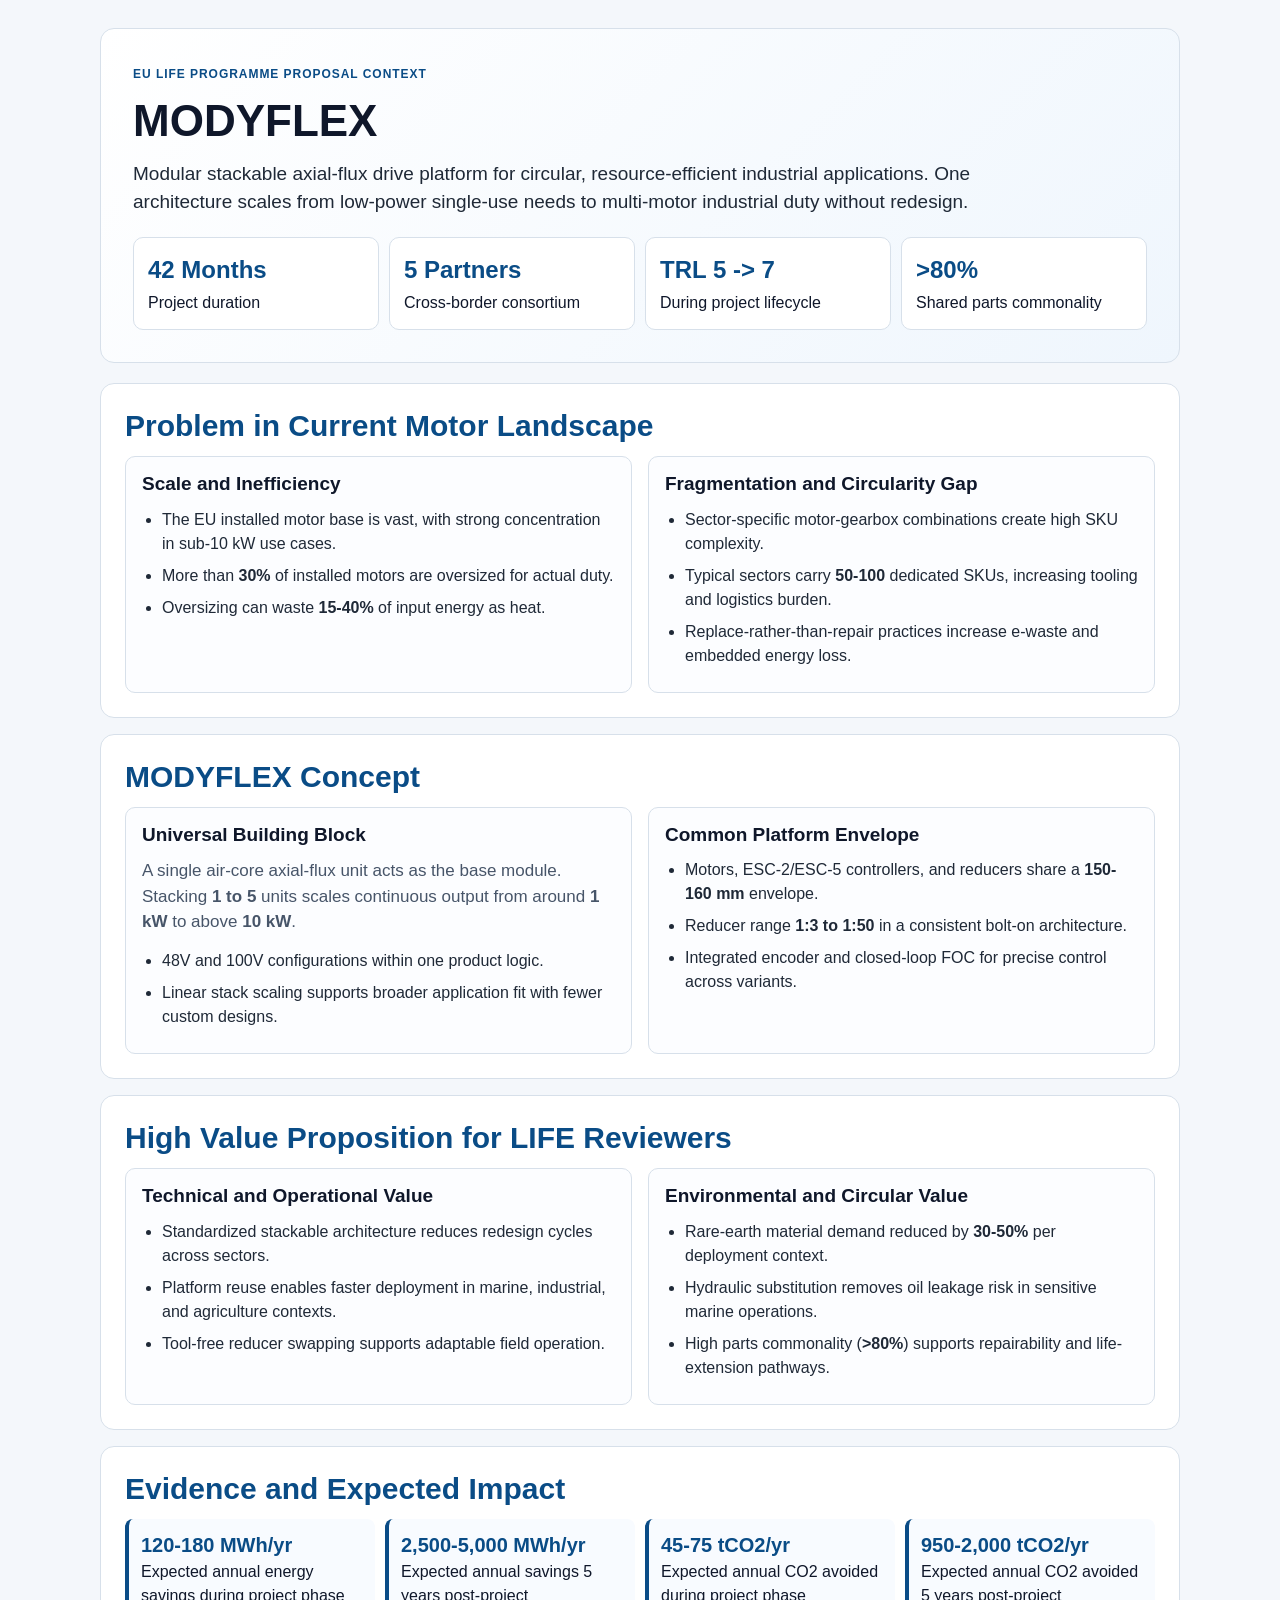
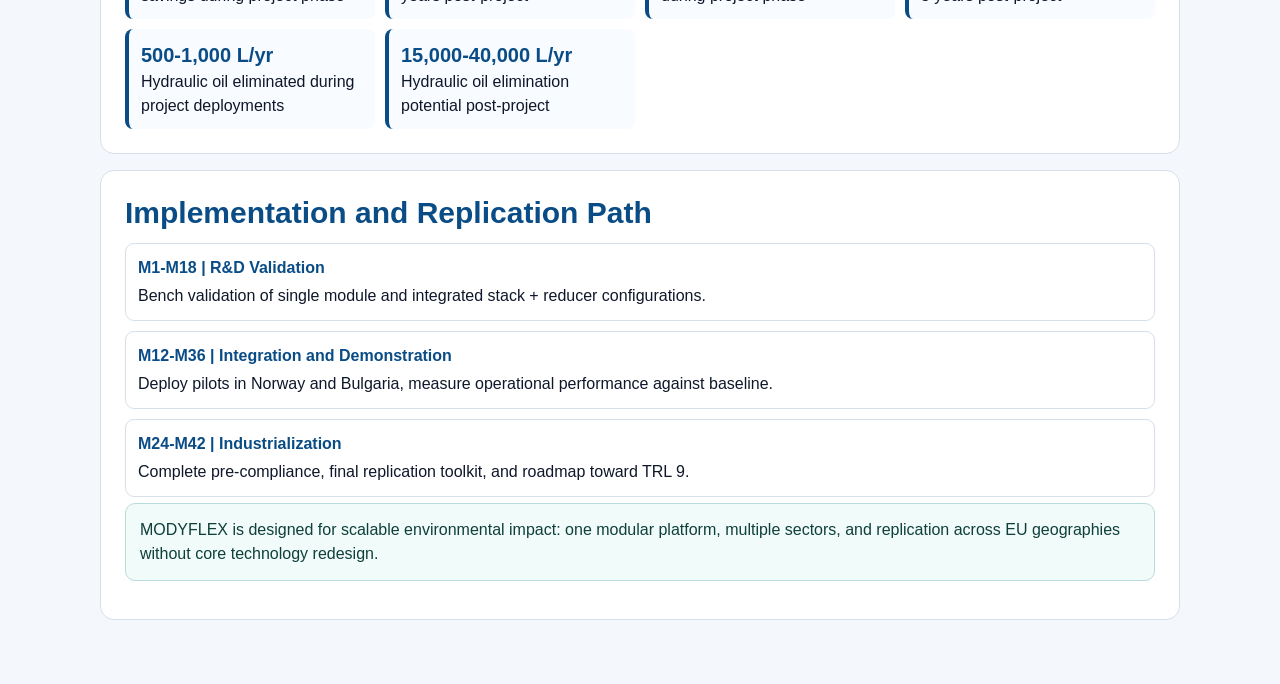
==== root/index.html @ 5b9ce209 "2" ====
<!DOCTYPE html>
<html lang="en">
<head>
  <meta charset="UTF-8">
  <meta name="viewport" content="width=device-width, initial-scale=1.0">
  <title>MODYFLEX | Modular Stackable Axial-Flux Drive Platform</title>
  <style>
    :root {
      --bg: #f4f7fb;
      --surface: #ffffff;
      --ink: #0f172a;
      --muted: #475569;
      --line: #d7e0ea;
      --brand: #0a4c86;
      --brand-soft: #e6f0fa;
      --accent: #0f766e;
    }

    * {
      box-sizing: border-box;
    }

    html,
    body {
      margin: 0;
      font-family: "Segoe UI", Arial, sans-serif;
      background: var(--bg);
      color: var(--ink);
      line-height: 1.5;
    }

    .page {
      max-width: 1120px;
      margin: 0 auto;
      padding: 28px 20px 48px;
    }

    .hero {
      background: linear-gradient(135deg, #ffffff 0%, #eff6fd 100%);
      border: 1px solid var(--line);
      border-radius: 14px;
      padding: 32px;
      margin-bottom: 20px;
    }

    .eyebrow {
      display: inline-block;
      font-size: 12px;
      letter-spacing: 0.08em;
      text-transform: uppercase;
      color: var(--brand);
      font-weight: 700;
      margin-bottom: 12px;
    }

    h1,
    h2,
    h3 {
      margin: 0 0 12px;
      line-height: 1.2;
    }

    h1 {
      font-size: clamp(28px, 4vw, 44px);
    }

    h2 {
      font-size: clamp(22px, 3vw, 30px);
      color: var(--brand);
    }

    h3 {
      font-size: 19px;
    }

    p {
      margin: 0 0 14px;
      color: var(--muted);
      font-size: 17px;
    }

    .lead {
      font-size: 19px;
      max-width: 900px;
      color: #1f2937;
    }

    .kpis {
      display: grid;
      grid-template-columns: repeat(auto-fit, minmax(170px, 1fr));
      gap: 10px;
      margin-top: 20px;
    }

    .kpi {
      background: var(--surface);
      border: 1px solid var(--line);
      border-radius: 10px;
      padding: 14px;
    }

    .kpi strong {
      display: block;
      font-size: 24px;
      color: var(--brand);
      margin-bottom: 3px;
    }

    .section {
      background: var(--surface);
      border: 1px solid var(--line);
      border-radius: 14px;
      padding: 24px;
      margin-bottom: 16px;
    }

    .grid-2 {
      display: grid;
      grid-template-columns: repeat(2, minmax(0, 1fr));
      gap: 16px;
    }

    .panel {
      border: 1px solid var(--line);
      border-radius: 10px;
      padding: 16px;
      background: #fcfdff;
    }

    ul {
      margin: 0;
      padding-left: 20px;
      color: #1f2937;
    }

    li {
      margin-bottom: 8px;
      font-size: 16px;
    }

    .stats {
      display: grid;
      grid-template-columns: repeat(auto-fit, minmax(200px, 1fr));
      gap: 10px;
      margin-top: 10px;
    }

    .stat {
      border-left: 4px solid var(--brand);
      background: #f8fbff;
      border-radius: 8px;
      padding: 11px 12px;
    }

    .stat strong {
      display: block;
      font-size: 20px;
      color: var(--brand);
    }

    .timeline {
      display: grid;
      gap: 10px;
    }

    .step {
      border: 1px solid var(--line);
      border-radius: 9px;
      padding: 12px;
      background: #ffffff;
    }

    .step-title {
      font-weight: 700;
      color: var(--brand);
      margin-bottom: 4px;
    }

    .footer-note {
      margin-top: 6px;
      padding: 14px;
      border-radius: 10px;
      border: 1px solid #b7ddda;
      background: #f0fbfa;
      color: #0f3f3a;
      font-size: 16px;
    }

    @media (max-width: 860px) {
      .grid-2 {
        grid-template-columns: 1fr;
      }

      .hero,
      .section {
        padding: 20px;
      }
    }
  </style>
</head>
<body>
  <main class="page">
    <section class="hero">
      <span class="eyebrow">EU LIFE Programme Proposal Context</span>
      <h1>MODYFLEX</h1>
      <p class="lead">
        Modular stackable axial-flux drive platform for circular, resource-efficient industrial applications.
        One architecture scales from low-power single-use needs to multi-motor industrial duty without redesign.
      </p>
      <div class="kpis" aria-label="Key project indicators">
        <article class="kpi">
          <strong>42 Months</strong>
          Project duration
        </article>
        <article class="kpi">
          <strong>5 Partners</strong>
          Cross-border consortium
        </article>
        <article class="kpi">
          <strong>TRL 5 -> 7</strong>
          During project lifecycle
        </article>
        <article class="kpi">
          <strong>>80%</strong>
          Shared parts commonality
        </article>
      </div>
    </section>

    <section class="section">
      <h2>Problem in Current Motor Landscape</h2>
      <div class="grid-2">
        <div class="panel">
          <h3>Scale and Inefficiency</h3>
          <ul>
            <li>The EU installed motor base is vast, with strong concentration in sub-10 kW use cases.</li>
            <li>More than <strong>30%</strong> of installed motors are oversized for actual duty.</li>
            <li>Oversizing can waste <strong>15-40%</strong> of input energy as heat.</li>
          </ul>
        </div>
        <div class="panel">
          <h3>Fragmentation and Circularity Gap</h3>
          <ul>
            <li>Sector-specific motor-gearbox combinations create high SKU complexity.</li>
            <li>Typical sectors carry <strong>50-100</strong> dedicated SKUs, increasing tooling and logistics burden.</li>
            <li>Replace-rather-than-repair practices increase e-waste and embedded energy loss.</li>
          </ul>
        </div>
      </div>
    </section>

    <section class="section">
      <h2>MODYFLEX Concept</h2>
      <div class="grid-2">
        <div class="panel">
          <h3>Universal Building Block</h3>
          <p>
            A single air-core axial-flux unit acts as the base module. Stacking <strong>1 to 5</strong> units
            scales continuous output from around <strong>1 kW</strong> to above <strong>10 kW</strong>.
          </p>
          <ul>
            <li>48V and 100V configurations within one product logic.</li>
            <li>Linear stack scaling supports broader application fit with fewer custom designs.</li>
          </ul>
        </div>
        <div class="panel">
          <h3>Common Platform Envelope</h3>
          <ul>
            <li>Motors, ESC-2/ESC-5 controllers, and reducers share a <strong>150-160 mm</strong> envelope.</li>
            <li>Reducer range <strong>1:3 to 1:50</strong> in a consistent bolt-on architecture.</li>
            <li>Integrated encoder and closed-loop FOC for precise control across variants.</li>
          </ul>
        </div>
      </div>
    </section>

    <section class="section">
      <h2>High Value Proposition for LIFE Reviewers</h2>
      <div class="grid-2">
        <div class="panel">
          <h3>Technical and Operational Value</h3>
          <ul>
            <li>Standardized stackable architecture reduces redesign cycles across sectors.</li>
            <li>Platform reuse enables faster deployment in marine, industrial, and agriculture contexts.</li>
            <li>Tool-free reducer swapping supports adaptable field operation.</li>
          </ul>
        </div>
        <div class="panel">
          <h3>Environmental and Circular Value</h3>
          <ul>
            <li>Rare-earth material demand reduced by <strong>30-50%</strong> per deployment context.</li>
            <li>Hydraulic substitution removes oil leakage risk in sensitive marine operations.</li>
            <li>High parts commonality (<strong>>80%</strong>) supports repairability and life-extension pathways.</li>
          </ul>
        </div>
      </div>
    </section>

    <section class="section">
      <h2>Evidence and Expected Impact</h2>
      <div class="stats">
        <article class="stat">
          <strong>120-180 MWh/yr</strong>
          Expected annual energy savings during project phase
        </article>
        <article class="stat">
          <strong>2,500-5,000 MWh/yr</strong>
          Expected annual savings 5 years post-project
        </article>
        <article class="stat">
          <strong>45-75 tCO2/yr</strong>
          Expected annual CO2 avoided during project phase
        </article>
        <article class="stat">
          <strong>950-2,000 tCO2/yr</strong>
          Expected annual CO2 avoided 5 years post-project
        </article>
        <article class="stat">
          <strong>500-1,000 L/yr</strong>
          Hydraulic oil eliminated during project deployments
        </article>
        <article class="stat">
          <strong>15,000-40,000 L/yr</strong>
          Hydraulic oil elimination potential post-project
        </article>
      </div>
    </section>

    <section class="section">
      <h2>Implementation and Replication Path</h2>
      <div class="timeline">
        <article class="step">
          <div class="step-title">M1-M18 | R&amp;D Validation</div>
          Bench validation of single module and integrated stack + reducer configurations.
        </article>
        <article class="step">
          <div class="step-title">M12-M36 | Integration and Demonstration</div>
          Deploy pilots in Norway and Bulgaria, measure operational performance against baseline.
        </article>
        <article class="step">
          <div class="step-title">M24-M42 | Industrialization</div>
          Complete pre-compliance, final replication toolkit, and roadmap toward TRL 9.
        </article>
      </div>
      <p class="footer-note">
        MODYFLEX is designed for scalable environmental impact: one modular platform, multiple sectors,
        and replication across EU geographies without core technology redesign.
      </p>
    </section>
  </main>
</body>
</html>
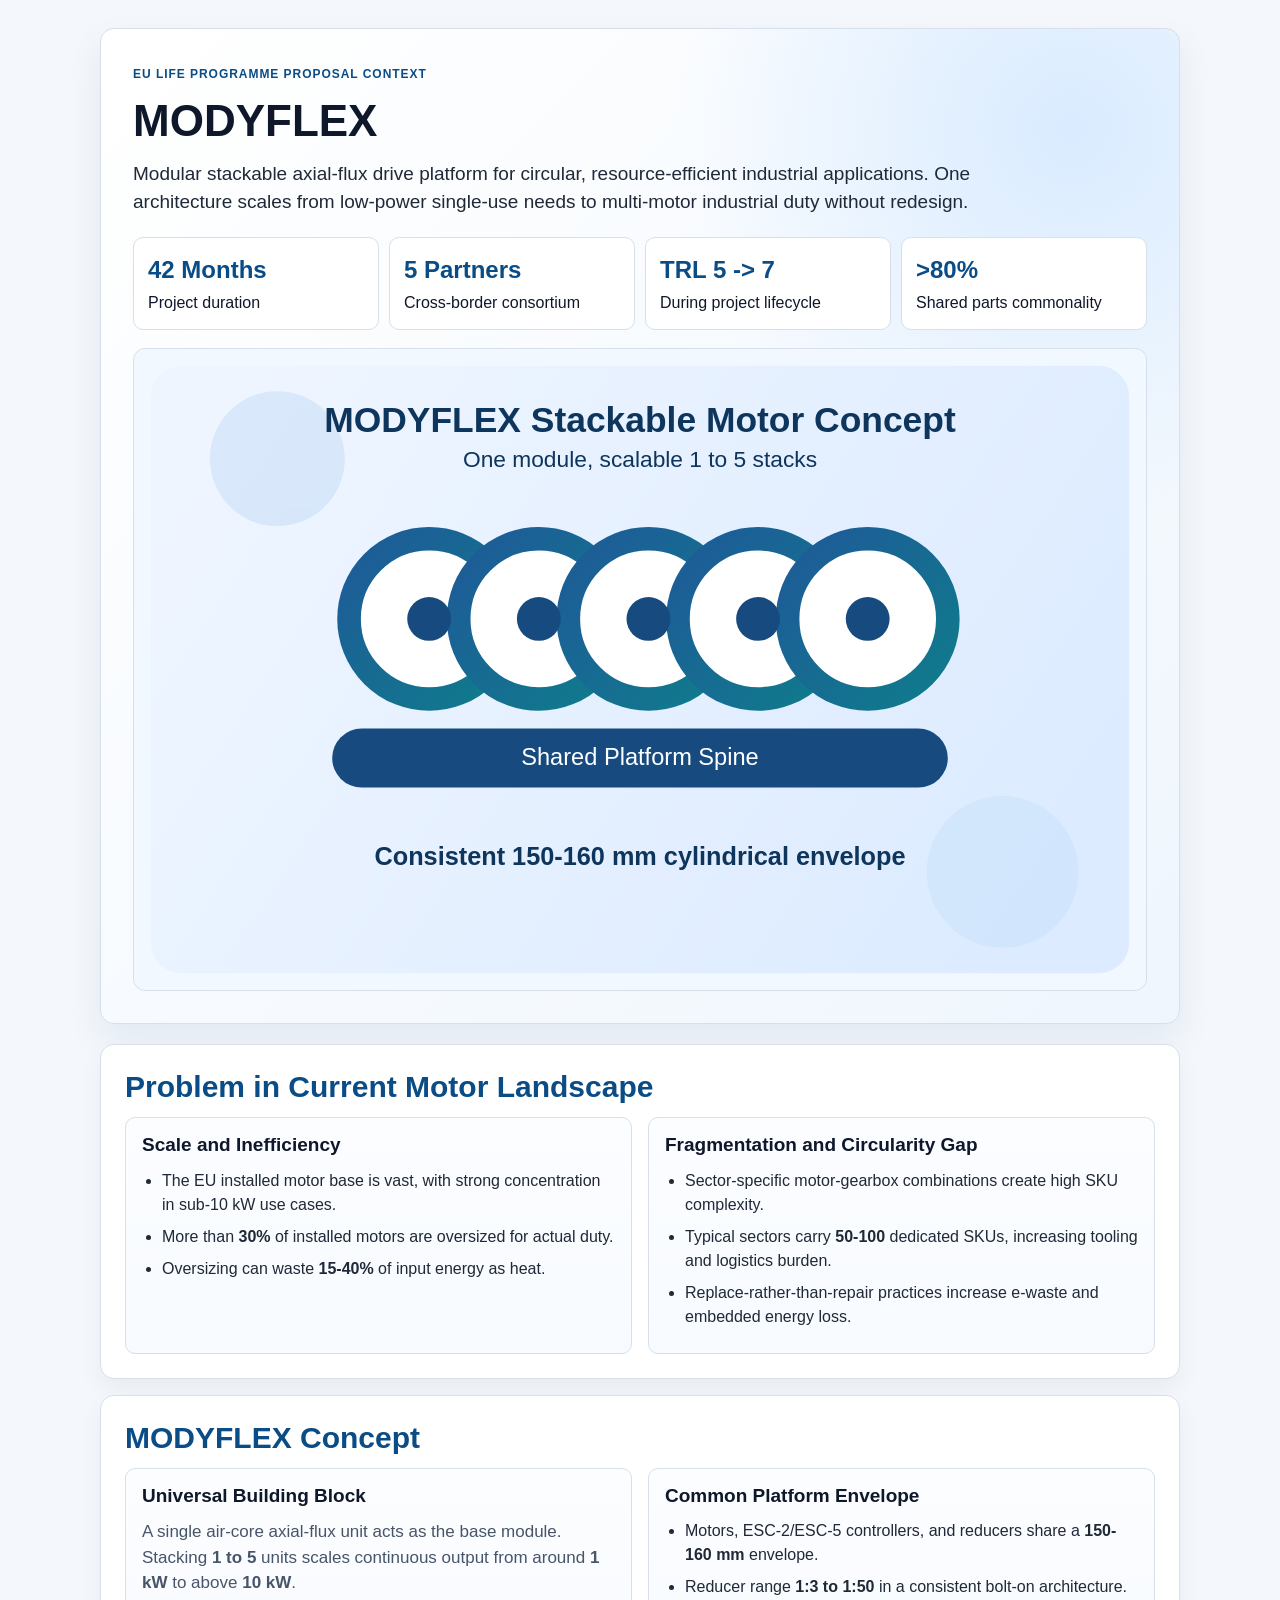
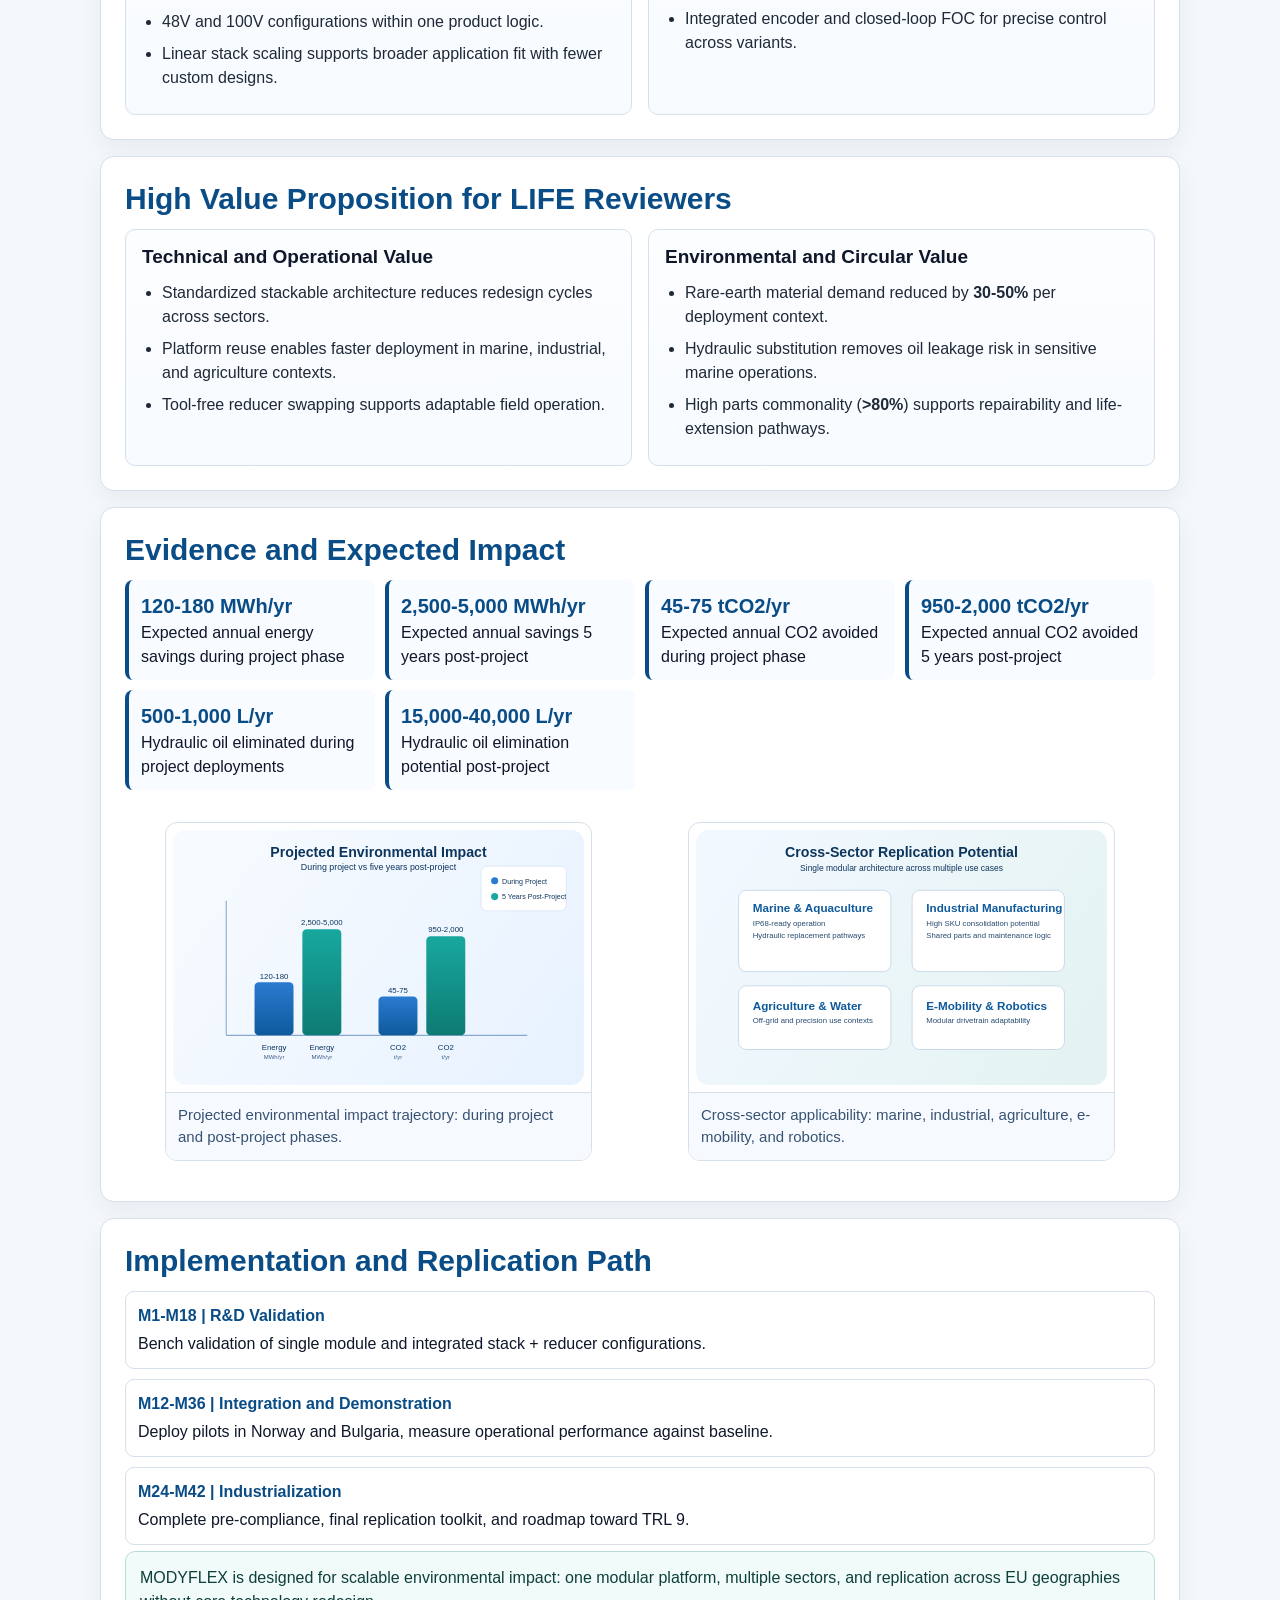
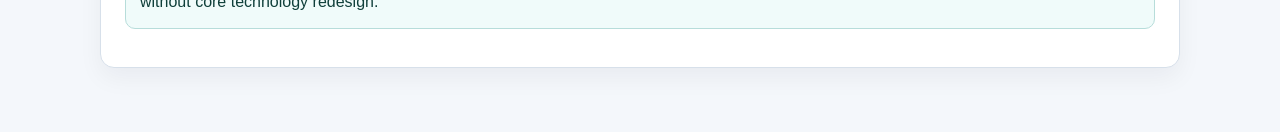
==== commit 9f44a790: "2" ====
--- a/root/index.html
+++ b/root/index.html
@@ -4,199 +4,7 @@
   <meta charset="UTF-8">
   <meta name="viewport" content="width=device-width, initial-scale=1.0">
   <title>MODYFLEX | Modular Stackable Axial-Flux Drive Platform</title>
-  <style>
-    :root {
-      --bg: #f4f7fb;
-      --surface: #ffffff;
-      --ink: #0f172a;
-      --muted: #475569;
-      --line: #d7e0ea;
-      --brand: #0a4c86;
-      --brand-soft: #e6f0fa;
-      --accent: #0f766e;
-    }
-
-    * {
-      box-sizing: border-box;
-    }
-
-    html,
-    body {
-      margin: 0;
-      font-family: "Segoe UI", Arial, sans-serif;
-      background: var(--bg);
-      color: var(--ink);
-      line-height: 1.5;
-    }
-
-    .page {
-      max-width: 1120px;
-      margin: 0 auto;
-      padding: 28px 20px 48px;
-    }
-
-    .hero {
-      background: linear-gradient(135deg, #ffffff 0%, #eff6fd 100%);
-      border: 1px solid var(--line);
-      border-radius: 14px;
-      padding: 32px;
-      margin-bottom: 20px;
-    }
-
-    .eyebrow {
-      display: inline-block;
-      font-size: 12px;
-      letter-spacing: 0.08em;
-      text-transform: uppercase;
-      color: var(--brand);
-      font-weight: 700;
-      margin-bottom: 12px;
-    }
-
-    h1,
-    h2,
-    h3 {
-      margin: 0 0 12px;
-      line-height: 1.2;
-    }
-
-    h1 {
-      font-size: clamp(28px, 4vw, 44px);
-    }
-
-    h2 {
-      font-size: clamp(22px, 3vw, 30px);
-      color: var(--brand);
-    }
-
-    h3 {
-      font-size: 19px;
-    }
-
-    p {
-      margin: 0 0 14px;
-      color: var(--muted);
-      font-size: 17px;
-    }
-
-    .lead {
-      font-size: 19px;
-      max-width: 900px;
-      color: #1f2937;
-    }
-
-    .kpis {
-      display: grid;
-      grid-template-columns: repeat(auto-fit, minmax(170px, 1fr));
-      gap: 10px;
-      margin-top: 20px;
-    }
-
-    .kpi {
-      background: var(--surface);
-      border: 1px solid var(--line);
-      border-radius: 10px;
-      padding: 14px;
-    }
-
-    .kpi strong {
-      display: block;
-      font-size: 24px;
-      color: var(--brand);
-      margin-bottom: 3px;
-    }
-
-    .section {
-      background: var(--surface);
-      border: 1px solid var(--line);
-      border-radius: 14px;
-      padding: 24px;
-      margin-bottom: 16px;
-    }
-
-    .grid-2 {
-      display: grid;
-      grid-template-columns: repeat(2, minmax(0, 1fr));
-      gap: 16px;
-    }
-
-    .panel {
-      border: 1px solid var(--line);
-      border-radius: 10px;
-      padding: 16px;
-      background: #fcfdff;
-    }
-
-    ul {
-      margin: 0;
-      padding-left: 20px;
-      color: #1f2937;
-    }
-
-    li {
-      margin-bottom: 8px;
-      font-size: 16px;
-    }
-
-    .stats {
-      display: grid;
-      grid-template-columns: repeat(auto-fit, minmax(200px, 1fr));
-      gap: 10px;
-      margin-top: 10px;
-    }
-
-    .stat {
-      border-left: 4px solid var(--brand);
-      background: #f8fbff;
-      border-radius: 8px;
-      padding: 11px 12px;
-    }
-
-    .stat strong {
-      display: block;
-      font-size: 20px;
-      color: var(--brand);
-    }
-
-    .timeline {
-      display: grid;
-      gap: 10px;
-    }
-
-    .step {
-      border: 1px solid var(--line);
-      border-radius: 9px;
-      padding: 12px;
-      background: #ffffff;
-    }
-
-    .step-title {
-      font-weight: 700;
-      color: var(--brand);
-      margin-bottom: 4px;
-    }
-
-    .footer-note {
-      margin-top: 6px;
-      padding: 14px;
-      border-radius: 10px;
-      border: 1px solid #b7ddda;
-      background: #f0fbfa;
-      color: #0f3f3a;
-      font-size: 16px;
-    }
-
-    @media (max-width: 860px) {
-      .grid-2 {
-        grid-template-columns: 1fr;
-      }
-
-      .hero,
-      .section {
-        padding: 20px;
-      }
-    }
-  </style>
+  <link rel="stylesheet" href="css/styles.css">
 </head>
 <body>
   <main class="page">
@@ -224,6 +32,9 @@
           <strong>>80%</strong>
           Shared parts commonality
         </article>
+      </div>
+      <div class="hero-visual">
+        <img src="images/motor-stack.svg" alt="MODYFLEX stackable motor concept illustration">
       </div>
     </section>
 
@@ -324,6 +135,16 @@
           Hydraulic oil elimination potential post-project
         </article>
       </div>
+      <div class="image-grid" aria-label="Supporting visuals">
+        <figure class="image-block">
+          <img src="images/impact-chart.svg" alt="Projected energy and CO2 impact comparison chart">
+          <figcaption class="image-caption">Projected environmental impact trajectory: during project and post-project phases.</figcaption>
+        </figure>
+        <figure class="image-block">
+          <img src="images/application-grid.svg" alt="Cross-sector replication opportunities for MODYFLEX">
+          <figcaption class="image-caption">Cross-sector applicability: marine, industrial, agriculture, e-mobility, and robotics.</figcaption>
+        </figure>
+      </div>
     </section>
 
     <section class="section">
@@ -348,5 +169,6 @@
       </p>
     </section>
   </main>
+  <script src="js/main.js"></script>
 </body>
 </html>
--- a/root/css/styles.css
+++ b/root/css/styles.css
@@ -0,0 +1,452 @@
+:root {
+  --bg: #f4f7fb;
+  --surface: #ffffff;
+  --ink: #0f172a;
+  --muted: #475569;
+  --line: #d7e0ea;
+  --brand: #0a4c86;
+  --brand-soft: #e6f0fa;
+  --accent: #0f766e;
+}
+
+* {
+  box-sizing: border-box;
+}
+
+html,
+body {
+  margin: 0;
+  font-family: "Segoe UI", Arial, sans-serif;
+  background: var(--bg);
+  color: var(--ink);
+  line-height: 1.5;
+}
+
+.page {
+  max-width: 1120px;
+  margin: 0 auto;
+  padding: 28px 20px 48px;
+}
+
+.hero {
+  background:
+    radial-gradient(circle at 90% 10%, #d9ebff 0%, transparent 30%),
+    linear-gradient(135deg, #ffffff 0%, #eff6fd 100%);
+  border: 1px solid var(--line);
+  border-radius: 14px;
+  padding: 32px;
+  margin-bottom: 20px;
+  box-shadow: 0 16px 35px rgba(10, 76, 134, 0.08);
+}
+
+.eyebrow {
+  display: inline-block;
+  font-size: 12px;
+  letter-spacing: 0.08em;
+  text-transform: uppercase;
+  color: var(--brand);
+  font-weight: 700;
+  margin-bottom: 12px;
+}
+
+h1,
+h2,
+h3 {
+  margin: 0 0 12px;
+  line-height: 1.2;
+}
+
+h1 {
+  font-size: clamp(28px, 4vw, 44px);
+}
+
+h2 {
+  font-size: clamp(22px, 3vw, 30px);
+  color: var(--brand);
+}
+
+h3 {
+  font-size: 19px;
+}
+
+p {
+  margin: 0 0 14px;
+  color: var(--muted);
+  font-size: 17px;
+}
+
+.lead {
+  font-size: 19px;
+  max-width: 900px;
+  color: #1f2937;
+}
+
+.kpis {
+  display: grid;
+  grid-template-columns: repeat(auto-fit, minmax(170px, 1fr));
+  gap: 10px;
+  margin-top: 20px;
+}
+
+.kpi {
+  background: var(--surface);
+  border: 1px solid var(--line);
+  border-radius: 10px;
+  padding: 14px;
+}
+
+.kpi strong {
+  display: block;
+  font-size: 24px;
+  color: var(--brand);
+  margin-bottom: 3px;
+}
+
+.section {
+  background: var(--surface);
+  border: 1px solid var(--line);
+  border-radius: 14px;
+  padding: 24px;
+  margin-bottom: 16px;
+  box-shadow: 0 10px 24px rgba(15, 23, 42, 0.05);
+}
+
+.grid-2 {
+  display: grid;
+  grid-template-columns: repeat(2, minmax(0, 1fr));
+  gap: 16px;
+}
+
+.panel {
+  border: 1px solid var(--line);
+  border-radius: 10px;
+  padding: 16px;
+  background: linear-gradient(180deg, #fcfdff 0%, #f7fbff 100%);
+}
+
+ul {
+  margin: 0;
+  padding-left: 20px;
+  color: #1f2937;
+}
+
+li {
+  margin-bottom: 8px;
+  font-size: 16px;
+}
+
+.stats {
+  display: grid;
+  grid-template-columns: repeat(auto-fit, minmax(200px, 1fr));
+  gap: 10px;
+  margin-top: 10px;
+}
+
+.stat {
+  border-left: 4px solid var(--brand);
+  background: #f8fbff;
+  border-radius: 8px;
+  padding: 11px 12px;
+}
+
+.stat strong {
+  display: block;
+  font-size: 20px;
+  color: var(--brand);
+}
+
+.timeline {
+  display: grid;
+  gap: 10px;
+}
+
+.step {
+  border: 1px solid var(--line);
+  border-radius: 9px;
+  padding: 12px;
+  background: #ffffff;
+}
+
+.step-title {
+  font-weight: 700;
+  color: var(--brand);
+  margin-bottom: 4px;
+}
+
+.footer-note {
+  margin-top: 6px;
+  padding: 14px;
+  border-radius: 10px;
+  border: 1px solid #b7ddda;
+  background: #f0fbfa;
+  color: #0f3f3a;
+  font-size: 16px;
+}
+
+.hero-visual {
+  margin-top: 18px;
+  border: 1px solid var(--line);
+  border-radius: 12px;
+  overflow: hidden;
+  background: #f2f8ff;
+}
+
+.hero-visual img,
+.image-block img {
+  display: block;
+  width: 100%;
+  height: auto;
+}
+
+.image-grid {
+  display: grid;
+  grid-template-columns: repeat(2, minmax(0, 1fr));
+  gap: 16px;
+  margin-top: 16px;
+}
+
+.image-block {
+  border: 1px solid var(--line);
+  border-radius: 12px;
+  overflow: hidden;
+  background: #ffffff;
+}
+
+.image-caption {
+  padding: 11px 12px;
+  font-size: 15px;
+  color: #385272;
+  background: #f6faff;
+  border-top: 1px solid var(--line);
+}
+
+@media (max-width: 860px) {
+  .grid-2 {
+    grid-template-columns: 1fr;
+  }
+
+  .hero,
+  .section {
+    padding: 20px;
+  }
+
+  .image-grid {
+    grid-template-columns: 1fr;
+  }
+}
+:root {
+  --bg: #f4f7fb;
+  --surface: #ffffff;
+  --ink: #0f172a;
+  --muted: #475569;
+  --line: #d7e0ea;
+  --brand: #0a4c86;
+}
+
+* {
+  box-sizing: border-box;
+}
+
+html,
+body {
+  margin: 0;
+  font-family: "Segoe UI", Arial, sans-serif;
+  background: var(--bg);
+  color: var(--ink);
+  line-height: 1.5;
+}
+
+.page {
+  max-width: 1120px;
+  margin: 0 auto;
+  padding: 28px 20px 48px;
+}
+
+.hero {
+  background:
+    radial-gradient(circle at 90% 10%, #d9ebff 0%, transparent 30%),
+    linear-gradient(135deg, #ffffff 0%, #eff6fd 100%);
+  border: 1px solid var(--line);
+  border-radius: 14px;
+  padding: 32px;
+  margin-bottom: 20px;
+  box-shadow: 0 16px 35px rgba(10, 76, 134, 0.08);
+}
+
+.eyebrow {
+  display: inline-block;
+  font-size: 12px;
+  letter-spacing: 0.08em;
+  text-transform: uppercase;
+  color: var(--brand);
+  font-weight: 700;
+  margin-bottom: 12px;
+}
+
+h1,
+h2,
+h3 {
+  margin: 0 0 12px;
+  line-height: 1.2;
+}
+
+h1 { font-size: clamp(28px, 4vw, 44px); }
+h2 { font-size: clamp(22px, 3vw, 30px); color: var(--brand); }
+h3 { font-size: 19px; }
+
+p {
+  margin: 0 0 14px;
+  color: var(--muted);
+  font-size: 17px;
+}
+
+.lead {
+  font-size: 19px;
+  max-width: 900px;
+  color: #1f2937;
+}
+
+.kpis {
+  display: grid;
+  grid-template-columns: repeat(auto-fit, minmax(170px, 1fr));
+  gap: 10px;
+  margin-top: 20px;
+}
+
+.kpi {
+  background: var(--surface);
+  border: 1px solid var(--line);
+  border-radius: 10px;
+  padding: 14px;
+}
+
+.kpi strong {
+  display: block;
+  font-size: 24px;
+  color: var(--brand);
+  margin-bottom: 3px;
+}
+
+.section {
+  background: var(--surface);
+  border: 1px solid var(--line);
+  border-radius: 14px;
+  padding: 24px;
+  margin-bottom: 16px;
+  box-shadow: 0 10px 24px rgba(15, 23, 42, 0.05);
+}
+
+.grid-2 {
+  display: grid;
+  grid-template-columns: repeat(2, minmax(0, 1fr));
+  gap: 16px;
+}
+
+.panel {
+  border: 1px solid var(--line);
+  border-radius: 10px;
+  padding: 16px;
+  background: linear-gradient(180deg, #fcfdff 0%, #f7fbff 100%);
+}
+
+ul { margin: 0; padding-left: 20px; color: #1f2937; }
+li { margin-bottom: 8px; font-size: 16px; }
+
+.stats {
+  display: grid;
+  grid-template-columns: repeat(auto-fit, minmax(200px, 1fr));
+  gap: 10px;
+  margin-top: 10px;
+}
+
+.stat {
+  border-left: 4px solid var(--brand);
+  background: #f8fbff;
+  border-radius: 8px;
+  padding: 11px 12px;
+}
+
+.stat strong {
+  display: block;
+  font-size: 20px;
+  color: var(--brand);
+}
+
+.timeline { display: grid; gap: 10px; }
+
+.step {
+  border: 1px solid var(--line);
+  border-radius: 9px;
+  padding: 12px;
+  background: #ffffff;
+}
+
+.step-title {
+  font-weight: 700;
+  color: var(--brand);
+  margin-bottom: 4px;
+}
+
+.footer-note {
+  margin-top: 6px;
+  padding: 14px;
+  border-radius: 10px;
+  border: 1px solid #b7ddda;
+  background: #f0fbfa;
+  color: #0f3f3a;
+  font-size: 16px;
+}
+
+.hero-visual {
+  margin-top: 18px;
+  border: 1px solid var(--line);
+  border-radius: 12px;
+  overflow: hidden;
+  background: #f2f8ff;
+}
+
+.hero-visual img,
+.image-block img {
+  display: block;
+  width: 100%;
+  height: auto;
+}
+
+.image-grid {
+  display: grid;
+  grid-template-columns: repeat(2, minmax(0, 1fr));
+  gap: 16px;
+  margin-top: 16px;
+}
+
+.image-block {
+  border: 1px solid var(--line);
+  border-radius: 12px;
+  overflow: hidden;
+  background: #ffffff;
+}
+
+.image-caption {
+  padding: 11px 12px;
+  font-size: 15px;
+  color: #385272;
+  background: #f6faff;
+  border-top: 1px solid var(--line);
+}
+
+.reveal {
+  opacity: 0;
+  transform: translateY(14px);
+  transition: opacity 0.5s ease, transform 0.5s ease;
+}
+
+.reveal.visible {
+  opacity: 1;
+  transform: translateY(0);
+}
+
+@media (max-width: 860px) {
+  .grid-2 { grid-template-columns: 1fr; }
+  .hero, .section { padding: 20px; }
+  .image-grid { grid-template-columns: 1fr; }
+}
